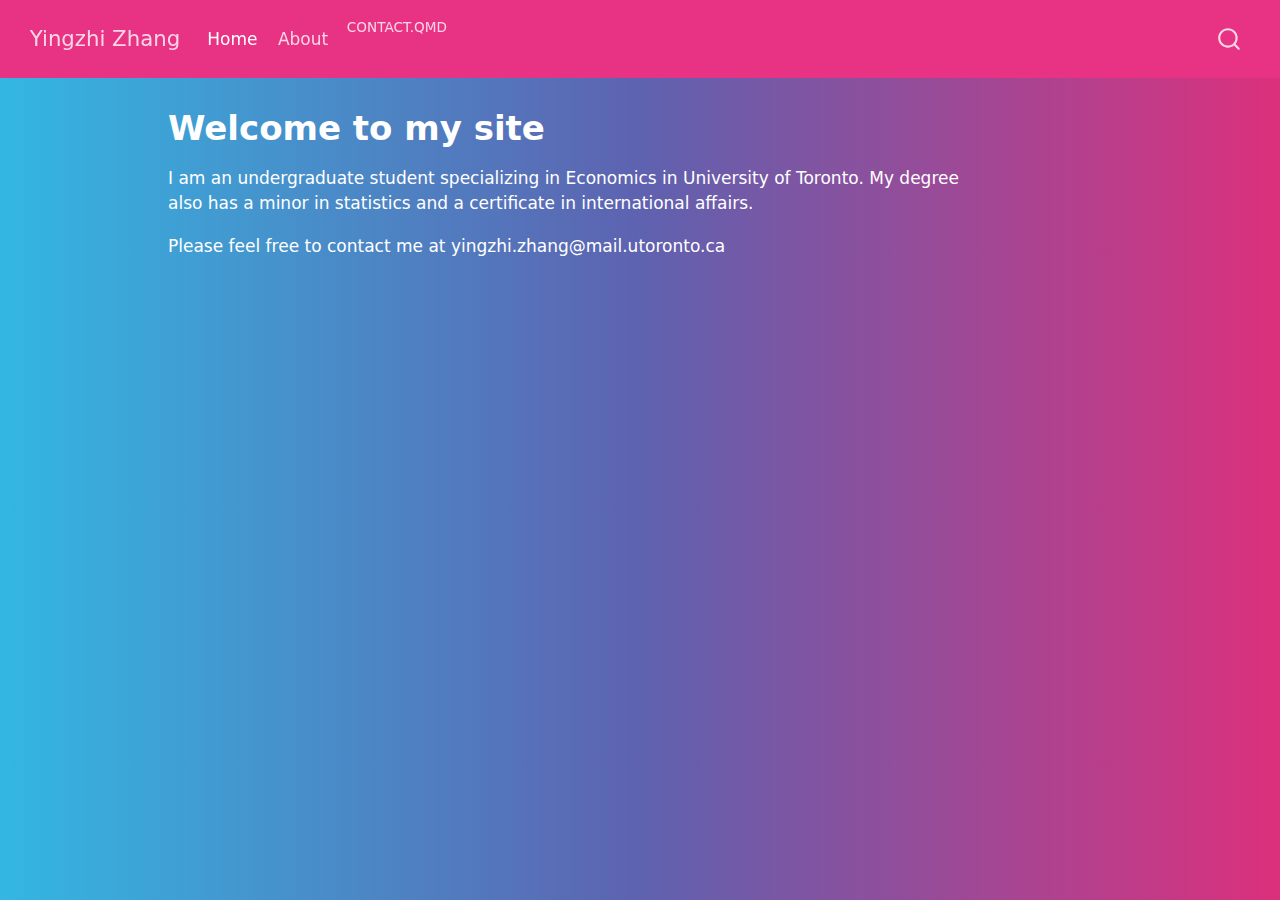
==== docs/index.html @ f3960368 "update first time" ====
<!DOCTYPE html>
<html xmlns="http://www.w3.org/1999/xhtml" lang="en" xml:lang="en"><head>

<meta charset="utf-8">
<meta name="generator" content="quarto-1.4.543">

<meta name="viewport" content="width=device-width, initial-scale=1.0, user-scalable=yes">


<title>Yingzhi Zhang - Welcome to my site</title>
<style>
code{white-space: pre-wrap;}
span.smallcaps{font-variant: small-caps;}
div.columns{display: flex; gap: min(4vw, 1.5em);}
div.column{flex: auto; overflow-x: auto;}
div.hanging-indent{margin-left: 1.5em; text-indent: -1.5em;}
ul.task-list{list-style: none;}
ul.task-list li input[type="checkbox"] {
  width: 0.8em;
  margin: 0 0.8em 0.2em -1em; /* quarto-specific, see https://github.com/quarto-dev/quarto-cli/issues/4556 */ 
  vertical-align: middle;
}
</style>


<script src="site_libs/quarto-nav/quarto-nav.js"></script>
<script src="site_libs/quarto-nav/headroom.min.js"></script>
<script src="site_libs/clipboard/clipboard.min.js"></script>
<script src="site_libs/quarto-search/autocomplete.umd.js"></script>
<script src="site_libs/quarto-search/fuse.min.js"></script>
<script src="site_libs/quarto-search/quarto-search.js"></script>
<meta name="quarto:offset" content="./">
<script src="site_libs/quarto-html/quarto.js"></script>
<script src="site_libs/quarto-html/popper.min.js"></script>
<script src="site_libs/quarto-html/tippy.umd.min.js"></script>
<script src="site_libs/quarto-html/anchor.min.js"></script>
<link href="site_libs/quarto-html/tippy.css" rel="stylesheet">
<link href="site_libs/quarto-html/quarto-syntax-highlighting.css" rel="stylesheet" id="quarto-text-highlighting-styles">
<script src="site_libs/bootstrap/bootstrap.min.js"></script>
<link href="site_libs/bootstrap/bootstrap-icons.css" rel="stylesheet">
<link href="site_libs/bootstrap/bootstrap.min.css" rel="stylesheet" id="quarto-bootstrap" data-mode="light">
<script id="quarto-search-options" type="application/json">{
  "location": "navbar",
  "copy-button": false,
  "collapse-after": 3,
  "panel-placement": "end",
  "type": "overlay",
  "limit": 50,
  "keyboard-shortcut": [
    "f",
    "/",
    "s"
  ],
  "show-item-context": false,
  "language": {
    "search-no-results-text": "No results",
    "search-matching-documents-text": "matching documents",
    "search-copy-link-title": "Copy link to search",
    "search-hide-matches-text": "Hide additional matches",
    "search-more-match-text": "more match in this document",
    "search-more-matches-text": "more matches in this document",
    "search-clear-button-title": "Clear",
    "search-text-placeholder": "",
    "search-detached-cancel-button-title": "Cancel",
    "search-submit-button-title": "Submit",
    "search-label": "Search"
  }
}</script>


<link rel="stylesheet" href="styles.css">
</head>

<body class="nav-fixed">

<div id="quarto-search-results"></div>
  <header id="quarto-header" class="headroom fixed-top">
    <nav class="navbar navbar-expand-lg " data-bs-theme="dark">
      <div class="navbar-container container-fluid">
      <div class="navbar-brand-container mx-auto">
    <a class="navbar-brand" href="./index.html">
    <span class="navbar-title">Yingzhi Zhang</span>
    </a>
  </div>
            <div id="quarto-search" class="" title="Search"></div>
          <button class="navbar-toggler" type="button" data-bs-toggle="collapse" data-bs-target="#navbarCollapse" aria-controls="navbarCollapse" aria-expanded="false" aria-label="Toggle navigation" onclick="if (window.quartoToggleHeadroom) { window.quartoToggleHeadroom(); }">
  <span class="navbar-toggler-icon"></span>
</button>
          <div class="collapse navbar-collapse" id="navbarCollapse">
            <ul class="navbar-nav navbar-nav-scroll me-auto">
  <li class="nav-item">
    <a class="nav-link active" href="./index.html" aria-current="page"> 
<span class="menu-text">Home</span></a>
  </li>  
  <li class="nav-item">
    <a class="nav-link" href="./about.html"> 
<span class="menu-text">About</span></a>
  </li>  
  <li class="dropdown-header">
 <span class="menu-text">contact.qmd</span></li>
</ul>
          </div> <!-- /navcollapse -->
          <div class="quarto-navbar-tools">
</div>
      </div> <!-- /container-fluid -->
    </nav>
</header>
<!-- content -->
<div id="quarto-content" class="quarto-container page-columns page-rows-contents page-layout-article page-navbar">
<!-- sidebar -->
<!-- margin-sidebar -->
    <div id="quarto-margin-sidebar" class="sidebar margin-sidebar">
        
    </div>
<!-- main -->
<main class="content" id="quarto-document-content">

<header id="title-block-header" class="quarto-title-block default">
<div class="quarto-title">
<h1 class="title">Welcome to my site</h1>
</div>



<div class="quarto-title-meta">

    
  
    
  </div>
  


</header>


<p>I am an undergraduate student specializing in Economics in University of Toronto. My degree also has a minor in statistics and a certificate in international affairs.</p>
<p>Please feel free to contact me at yingzhi.zhang@mail.utoronto.ca</p>



</main> <!-- /main -->
<script id="quarto-html-after-body" type="application/javascript">
window.document.addEventListener("DOMContentLoaded", function (event) {
  const toggleBodyColorMode = (bsSheetEl) => {
    const mode = bsSheetEl.getAttribute("data-mode");
    const bodyEl = window.document.querySelector("body");
    if (mode === "dark") {
      bodyEl.classList.add("quarto-dark");
      bodyEl.classList.remove("quarto-light");
    } else {
      bodyEl.classList.add("quarto-light");
      bodyEl.classList.remove("quarto-dark");
    }
  }
  const toggleBodyColorPrimary = () => {
    const bsSheetEl = window.document.querySelector("link#quarto-bootstrap");
    if (bsSheetEl) {
      toggleBodyColorMode(bsSheetEl);
    }
  }
  toggleBodyColorPrimary();  
  const icon = "";
  const anchorJS = new window.AnchorJS();
  anchorJS.options = {
    placement: 'right',
    icon: icon
  };
  anchorJS.add('.anchored');
  const isCodeAnnotation = (el) => {
    for (const clz of el.classList) {
      if (clz.startsWith('code-annotation-')) {                     
        return true;
      }
    }
    return false;
  }
  const clipboard = new window.ClipboardJS('.code-copy-button', {
    text: function(trigger) {
      const codeEl = trigger.previousElementSibling.cloneNode(true);
      for (const childEl of codeEl.children) {
        if (isCodeAnnotation(childEl)) {
          childEl.remove();
        }
      }
      return codeEl.innerText;
    }
  });
  clipboard.on('success', function(e) {
    // button target
    const button = e.trigger;
    // don't keep focus
    button.blur();
    // flash "checked"
    button.classList.add('code-copy-button-checked');
    var currentTitle = button.getAttribute("title");
    button.setAttribute("title", "Copied!");
    let tooltip;
    if (window.bootstrap) {
      button.setAttribute("data-bs-toggle", "tooltip");
      button.setAttribute("data-bs-placement", "left");
      button.setAttribute("data-bs-title", "Copied!");
      tooltip = new bootstrap.Tooltip(button, 
        { trigger: "manual", 
          customClass: "code-copy-button-tooltip",
          offset: [0, -8]});
      tooltip.show();    
    }
    setTimeout(function() {
      if (tooltip) {
        tooltip.hide();
        button.removeAttribute("data-bs-title");
        button.removeAttribute("data-bs-toggle");
        button.removeAttribute("data-bs-placement");
      }
      button.setAttribute("title", currentTitle);
      button.classList.remove('code-copy-button-checked');
    }, 1000);
    // clear code selection
    e.clearSelection();
  });
  function tippyHover(el, contentFn, onTriggerFn, onUntriggerFn) {
    const config = {
      allowHTML: true,
      maxWidth: 500,
      delay: 100,
      arrow: false,
      appendTo: function(el) {
          return el.parentElement;
      },
      interactive: true,
      interactiveBorder: 10,
      theme: 'quarto',
      placement: 'bottom-start',
    };
    if (contentFn) {
      config.content = contentFn;
    }
    if (onTriggerFn) {
      config.onTrigger = onTriggerFn;
    }
    if (onUntriggerFn) {
      config.onUntrigger = onUntriggerFn;
    }
    window.tippy(el, config); 
  }
  const noterefs = window.document.querySelectorAll('a[role="doc-noteref"]');
  for (var i=0; i<noterefs.length; i++) {
    const ref = noterefs[i];
    tippyHover(ref, function() {
      // use id or data attribute instead here
      let href = ref.getAttribute('data-footnote-href') || ref.getAttribute('href');
      try { href = new URL(href).hash; } catch {}
      const id = href.replace(/^#\/?/, "");
      const note = window.document.getElementById(id);
      return note.innerHTML;
    });
  }
  const xrefs = window.document.querySelectorAll('a.quarto-xref');
  const processXRef = (id, note) => {
    // Strip column container classes
    const stripColumnClz = (el) => {
      el.classList.remove("page-full", "page-columns");
      if (el.children) {
        for (const child of el.children) {
          stripColumnClz(child);
        }
      }
    }
    stripColumnClz(note)
    if (id === null || id.startsWith('sec-')) {
      // Special case sections, only their first couple elements
      const container = document.createElement("div");
      if (note.children && note.children.length > 2) {
        container.appendChild(note.children[0].cloneNode(true));
        for (let i = 1; i < note.children.length; i++) {
          const child = note.children[i];
          if (child.tagName === "P" && child.innerText === "") {
            continue;
          } else {
            container.appendChild(child.cloneNode(true));
            break;
          }
        }
        if (window.Quarto?.typesetMath) {
          window.Quarto.typesetMath(container);
        }
        return container.innerHTML
      } else {
        if (window.Quarto?.typesetMath) {
          window.Quarto.typesetMath(note);
        }
        return note.innerHTML;
      }
    } else {
      // Remove any anchor links if they are present
      const anchorLink = note.querySelector('a.anchorjs-link');
      if (anchorLink) {
        anchorLink.remove();
      }
      if (window.Quarto?.typesetMath) {
        window.Quarto.typesetMath(note);
      }
      // TODO in 1.5, we should make sure this works without a callout special case
      if (note.classList.contains("callout")) {
        return note.outerHTML;
      } else {
        return note.innerHTML;
      }
    }
  }
  for (var i=0; i<xrefs.length; i++) {
    const xref = xrefs[i];
    tippyHover(xref, undefined, function(instance) {
      instance.disable();
      let url = xref.getAttribute('href');
      let hash = undefined; 
      if (url.startsWith('#')) {
        hash = url;
      } else {
        try { hash = new URL(url).hash; } catch {}
      }
      if (hash) {
        const id = hash.replace(/^#\/?/, "");
        const note = window.document.getElementById(id);
        if (note !== null) {
          try {
            const html = processXRef(id, note.cloneNode(true));
            instance.setContent(html);
          } finally {
            instance.enable();
            instance.show();
          }
        } else {
          // See if we can fetch this
          fetch(url.split('#')[0])
          .then(res => res.text())
          .then(html => {
            const parser = new DOMParser();
            const htmlDoc = parser.parseFromString(html, "text/html");
            const note = htmlDoc.getElementById(id);
            if (note !== null) {
              const html = processXRef(id, note);
              instance.setContent(html);
            } 
          }).finally(() => {
            instance.enable();
            instance.show();
          });
        }
      } else {
        // See if we can fetch a full url (with no hash to target)
        // This is a special case and we should probably do some content thinning / targeting
        fetch(url)
        .then(res => res.text())
        .then(html => {
          const parser = new DOMParser();
          const htmlDoc = parser.parseFromString(html, "text/html");
          const note = htmlDoc.querySelector('main.content');
          if (note !== null) {
            // This should only happen for chapter cross references
            // (since there is no id in the URL)
            // remove the first header
            if (note.children.length > 0 && note.children[0].tagName === "HEADER") {
              note.children[0].remove();
            }
            const html = processXRef(null, note);
            instance.setContent(html);
          } 
        }).finally(() => {
          instance.enable();
          instance.show();
        });
      }
    }, function(instance) {
    });
  }
      let selectedAnnoteEl;
      const selectorForAnnotation = ( cell, annotation) => {
        let cellAttr = 'data-code-cell="' + cell + '"';
        let lineAttr = 'data-code-annotation="' +  annotation + '"';
        const selector = 'span[' + cellAttr + '][' + lineAttr + ']';
        return selector;
      }
      const selectCodeLines = (annoteEl) => {
        const doc = window.document;
        const targetCell = annoteEl.getAttribute("data-target-cell");
        const targetAnnotation = annoteEl.getAttribute("data-target-annotation");
        const annoteSpan = window.document.querySelector(selectorForAnnotation(targetCell, targetAnnotation));
        const lines = annoteSpan.getAttribute("data-code-lines").split(",");
        const lineIds = lines.map((line) => {
          return targetCell + "-" + line;
        })
        let top = null;
        let height = null;
        let parent = null;
        if (lineIds.length > 0) {
            //compute the position of the single el (top and bottom and make a div)
            const el = window.document.getElementById(lineIds[0]);
            top = el.offsetTop;
            height = el.offsetHeight;
            parent = el.parentElement.parentElement;
          if (lineIds.length > 1) {
            const lastEl = window.document.getElementById(lineIds[lineIds.length - 1]);
            const bottom = lastEl.offsetTop + lastEl.offsetHeight;
            height = bottom - top;
          }
          if (top !== null && height !== null && parent !== null) {
            // cook up a div (if necessary) and position it 
            let div = window.document.getElementById("code-annotation-line-highlight");
            if (div === null) {
              div = window.document.createElement("div");
              div.setAttribute("id", "code-annotation-line-highlight");
              div.style.position = 'absolute';
              parent.appendChild(div);
            }
            div.style.top = top - 2 + "px";
            div.style.height = height + 4 + "px";
            div.style.left = 0;
            let gutterDiv = window.document.getElementById("code-annotation-line-highlight-gutter");
            if (gutterDiv === null) {
              gutterDiv = window.document.createElement("div");
              gutterDiv.setAttribute("id", "code-annotation-line-highlight-gutter");
              gutterDiv.style.position = 'absolute';
              const codeCell = window.document.getElementById(targetCell);
              const gutter = codeCell.querySelector('.code-annotation-gutter');
              gutter.appendChild(gutterDiv);
            }
            gutterDiv.style.top = top - 2 + "px";
            gutterDiv.style.height = height + 4 + "px";
          }
          selectedAnnoteEl = annoteEl;
        }
      };
      const unselectCodeLines = () => {
        const elementsIds = ["code-annotation-line-highlight", "code-annotation-line-highlight-gutter"];
        elementsIds.forEach((elId) => {
          const div = window.document.getElementById(elId);
          if (div) {
            div.remove();
          }
        });
        selectedAnnoteEl = undefined;
      };
        // Handle positioning of the toggle
    window.addEventListener(
      "resize",
      throttle(() => {
        elRect = undefined;
        if (selectedAnnoteEl) {
          selectCodeLines(selectedAnnoteEl);
        }
      }, 10)
    );
    function throttle(fn, ms) {
    let throttle = false;
    let timer;
      return (...args) => {
        if(!throttle) { // first call gets through
            fn.apply(this, args);
            throttle = true;
        } else { // all the others get throttled
            if(timer) clearTimeout(timer); // cancel #2
            timer = setTimeout(() => {
              fn.apply(this, args);
              timer = throttle = false;
            }, ms);
        }
      };
    }
      // Attach click handler to the DT
      const annoteDls = window.document.querySelectorAll('dt[data-target-cell]');
      for (const annoteDlNode of annoteDls) {
        annoteDlNode.addEventListener('click', (event) => {
          const clickedEl = event.target;
          if (clickedEl !== selectedAnnoteEl) {
            unselectCodeLines();
            const activeEl = window.document.querySelector('dt[data-target-cell].code-annotation-active');
            if (activeEl) {
              activeEl.classList.remove('code-annotation-active');
            }
            selectCodeLines(clickedEl);
            clickedEl.classList.add('code-annotation-active');
          } else {
            // Unselect the line
            unselectCodeLines();
            clickedEl.classList.remove('code-annotation-active');
          }
        });
      }
  const findCites = (el) => {
    const parentEl = el.parentElement;
    if (parentEl) {
      const cites = parentEl.dataset.cites;
      if (cites) {
        return {
          el,
          cites: cites.split(' ')
        };
      } else {
        return findCites(el.parentElement)
      }
    } else {
      return undefined;
    }
  };
  var bibliorefs = window.document.querySelectorAll('a[role="doc-biblioref"]');
  for (var i=0; i<bibliorefs.length; i++) {
    const ref = bibliorefs[i];
    const citeInfo = findCites(ref);
    if (citeInfo) {
      tippyHover(citeInfo.el, function() {
        var popup = window.document.createElement('div');
        citeInfo.cites.forEach(function(cite) {
          var citeDiv = window.document.createElement('div');
          citeDiv.classList.add('hanging-indent');
          citeDiv.classList.add('csl-entry');
          var biblioDiv = window.document.getElementById('ref-' + cite);
          if (biblioDiv) {
            citeDiv.innerHTML = biblioDiv.innerHTML;
          }
          popup.appendChild(citeDiv);
        });
        return popup.innerHTML;
      });
    }
  }
});
</script>
</div> <!-- /content -->




</body></html>
---- docs/site_libs/quarto-html/tippy.css ----
.tippy-box[data-animation=fade][data-state=hidden]{opacity:0}[data-tippy-root]{max-width:calc(100vw - 10px)}.tippy-box{position:relative;background-color:#333;color:#fff;border-radius:4px;font-size:14px;line-height:1.4;white-space:normal;outline:0;transition-property:transform,visibility,opacity}.tippy-box[data-placement^=top]>.tippy-arrow{bottom:0}.tippy-box[data-placement^=top]>.tippy-arrow:before{bottom:-7px;left:0;border-width:8px 8px 0;border-top-color:initial;transform-origin:center top}.tippy-box[data-placement^=bottom]>.tippy-arrow{top:0}.tippy-box[data-placement^=bottom]>.tippy-arrow:before{top:-7px;left:0;border-width:0 8px 8px;border-bottom-color:initial;transform-origin:center bottom}.tippy-box[data-placement^=left]>.tippy-arrow{right:0}.tippy-box[data-placement^=left]>.tippy-arrow:before{border-width:8px 0 8px 8px;border-left-color:initial;right:-7px;transform-origin:center left}.tippy-box[data-placement^=right]>.tippy-arrow{left:0}.tippy-box[data-placement^=right]>.tippy-arrow:before{left:-7px;border-width:8px 8px 8px 0;border-right-color:initial;transform-origin:center right}.tippy-box[data-inertia][data-state=visible]{transition-timing-function:cubic-bezier(.54,1.5,.38,1.11)}.tippy-arrow{width:16px;height:16px;color:#333}.tippy-arrow:before{content:"";position:absolute;border-color:transparent;border-style:solid}.tippy-content{position:relative;padding:5px 9px;z-index:1}
---- docs/site_libs/quarto-html/quarto-syntax-highlighting.css ----
/* quarto syntax highlight colors */
:root {
  --quarto-hl-ot-color: #003B4F;
  --quarto-hl-at-color: #657422;
  --quarto-hl-ss-color: #20794D;
  --quarto-hl-an-color: #5E5E5E;
  --quarto-hl-fu-color: #4758AB;
  --quarto-hl-st-color: #20794D;
  --quarto-hl-cf-color: #003B4F;
  --quarto-hl-op-color: #5E5E5E;
  --quarto-hl-er-color: #AD0000;
  --quarto-hl-bn-color: #AD0000;
  --quarto-hl-al-color: #AD0000;
  --quarto-hl-va-color: #111111;
  --quarto-hl-bu-color: inherit;
  --quarto-hl-ex-color: inherit;
  --quarto-hl-pp-color: #AD0000;
  --quarto-hl-in-color: #5E5E5E;
  --quarto-hl-vs-color: #20794D;
  --quarto-hl-wa-color: #5E5E5E;
  --quarto-hl-do-color: #5E5E5E;
  --quarto-hl-im-color: #00769E;
  --quarto-hl-ch-color: #20794D;
  --quarto-hl-dt-color: #AD0000;
  --quarto-hl-fl-color: #AD0000;
  --quarto-hl-co-color: #5E5E5E;
  --quarto-hl-cv-color: #5E5E5E;
  --quarto-hl-cn-color: #8f5902;
  --quarto-hl-sc-color: #5E5E5E;
  --quarto-hl-dv-color: #AD0000;
  --quarto-hl-kw-color: #003B4F;
}

/* other quarto variables */
:root {
  --quarto-font-monospace: SFMono-Regular, Menlo, Monaco, Consolas, "Liberation Mono", "Courier New", monospace;
}

pre > code.sourceCode > span {
  color: #003B4F;
}

code span {
  color: #003B4F;
}

code.sourceCode > span {
  color: #003B4F;
}

div.sourceCode,
div.sourceCode pre.sourceCode {
  color: #003B4F;
}

code span.ot {
  color: #003B4F;
  font-style: inherit;
}

code span.at {
  color: #657422;
  font-style: inherit;
}

code span.ss {
  color: #20794D;
  font-style: inherit;
}

code span.an {
  color: #5E5E5E;
  font-style: inherit;
}

code span.fu {
  color: #4758AB;
  font-style: inherit;
}

code span.st {
  color: #20794D;
  font-style: inherit;
}

code span.cf {
  color: #003B4F;
  font-style: inherit;
}

code span.op {
  color: #5E5E5E;
  font-style: inherit;
}

code span.er {
  color: #AD0000;
  font-style: inherit;
}

code span.bn {
  color: #AD0000;
  font-style: inherit;
}

code span.al {
  color: #AD0000;
  font-style: inherit;
}

code span.va {
  color: #111111;
  font-style: inherit;
}

code span.bu {
  font-style: inherit;
}

code span.ex {
  font-style: inherit;
}

code span.pp {
  color: #AD0000;
  font-style: inherit;
}

code span.in {
  color: #5E5E5E;
  font-style: inherit;
}

code span.vs {
  color: #20794D;
  font-style: inherit;
}

code span.wa {
  color: #5E5E5E;
  font-style: italic;
}

code span.do {
  color: #5E5E5E;
  font-style: italic;
}

code span.im {
  color: #00769E;
  font-style: inherit;
}

code span.ch {
  color: #20794D;
  font-style: inherit;
}

code span.dt {
  color: #AD0000;
  font-style: inherit;
}

code span.fl {
  color: #AD0000;
  font-style: inherit;
}

code span.co {
  color: #5E5E5E;
  font-style: inherit;
}

code span.cv {
  color: #5E5E5E;
  font-style: italic;
}

code span.cn {
  color: #8f5902;
  font-style: inherit;
}

code span.sc {
  color: #5E5E5E;
  font-style: inherit;
}

code span.dv {
  color: #AD0000;
  font-style: inherit;
}

code span.kw {
  color: #003B4F;
  font-style: inherit;
}

.prevent-inlining {
  content: "</";
}

/*# sourceMappingURL=debc5d5d77c3f9108843748ff7464032.css.map */
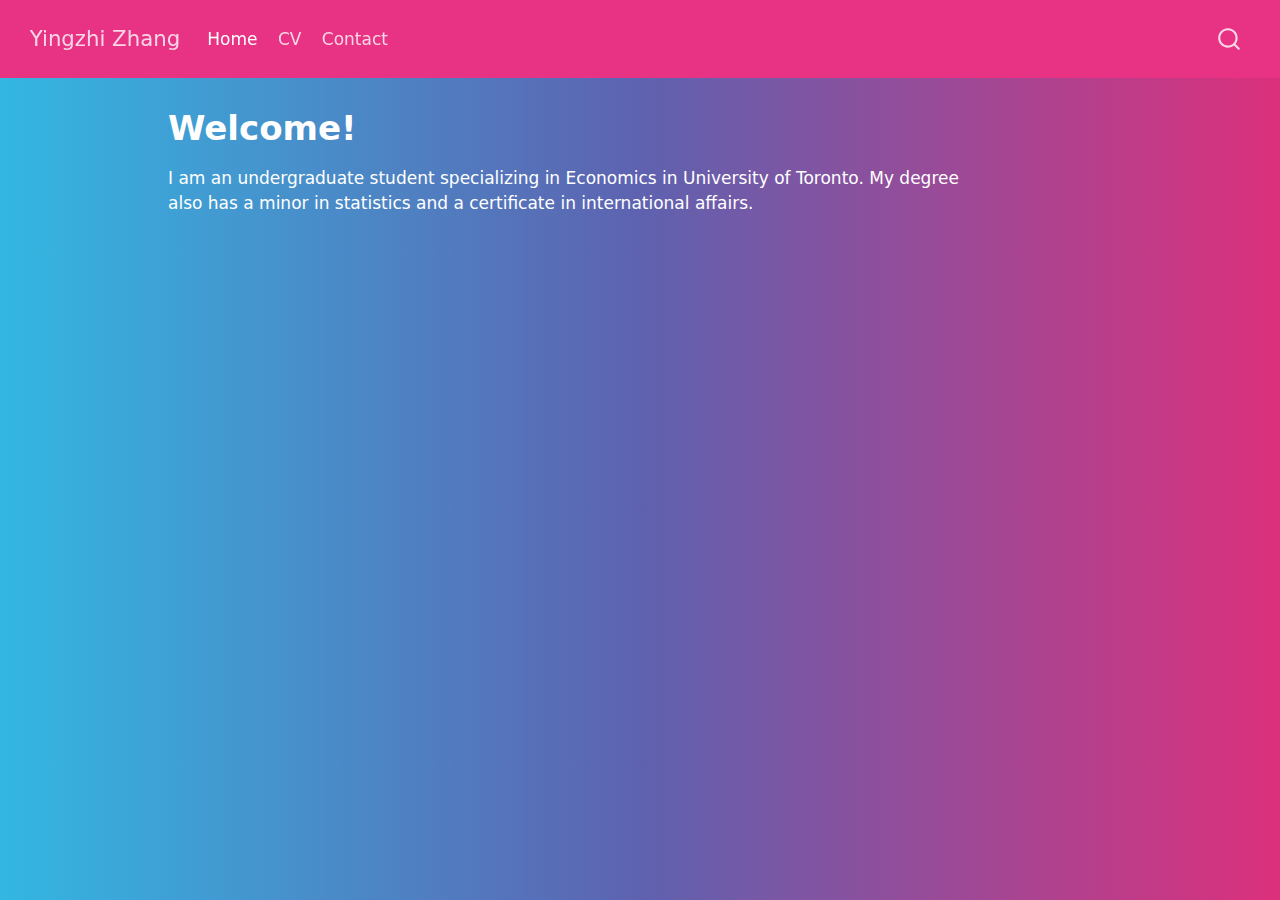
==== commit 2a229bb7: "index update" ====
--- a/docs/index.html
+++ b/docs/index.html
@@ -7,7 +7,7 @@
 <meta name="viewport" content="width=device-width, initial-scale=1.0, user-scalable=yes">
 
 
-<title>Yingzhi Zhang - Welcome to my site</title>
+<title>Yingzhi Zhang - Welcome!</title>
 <style>
 code{white-space: pre-wrap;}
 span.smallcaps{font-variant: small-caps;}
@@ -93,11 +93,13 @@
 <span class="menu-text">Home</span></a>
   </li>  
   <li class="nav-item">
-    <a class="nav-link" href="./about.html"> 
-<span class="menu-text">About</span></a>
+    <a class="nav-link" href="./CV.html"> 
+<span class="menu-text">CV</span></a>
   </li>  
-  <li class="dropdown-header">
- <span class="menu-text">contact.qmd</span></li>
+  <li class="nav-item">
+    <a class="nav-link" href="./contact.html"> 
+<span class="menu-text">Contact</span></a>
+  </li>  
 </ul>
           </div> <!-- /navcollapse -->
           <div class="quarto-navbar-tools">
@@ -117,7 +119,7 @@
 
 <header id="title-block-header" class="quarto-title-block default">
 <div class="quarto-title">
-<h1 class="title">Welcome to my site</h1>
+<h1 class="title">Welcome!</h1>
 </div>
 
 
@@ -135,7 +137,6 @@
 
 
 <p>I am an undergraduate student specializing in Economics in University of Toronto. My degree also has a minor in statistics and a certificate in international affairs.</p>
-<p>Please feel free to contact me at yingzhi.zhang@mail.utoronto.ca</p>
 
 
 
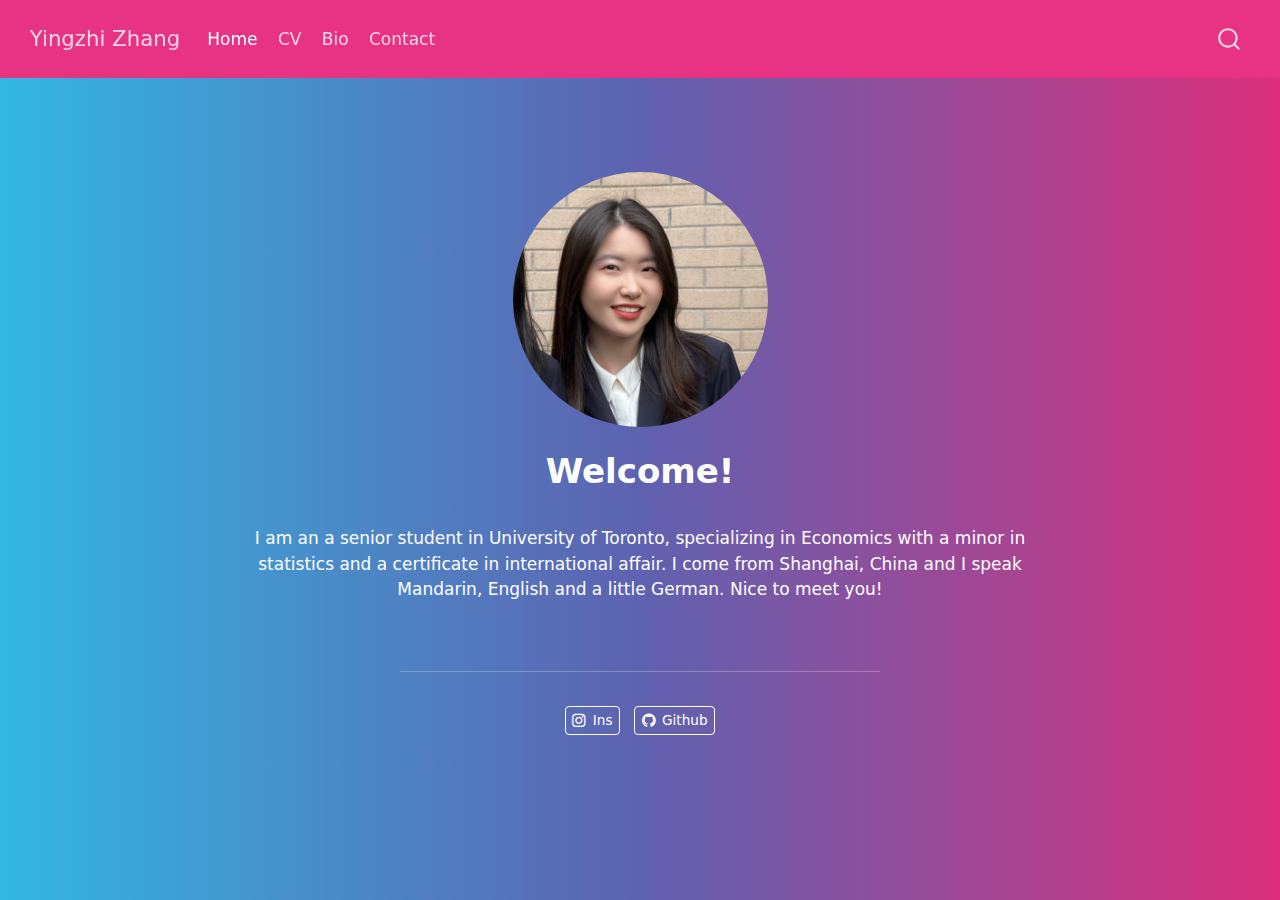
==== commit 61389aae: "finalizing" ====
--- a/docs/index.html
+++ b/docs/index.html
@@ -33,7 +33,6 @@
 <script src="site_libs/quarto-html/quarto.js"></script>
 <script src="site_libs/quarto-html/popper.min.js"></script>
 <script src="site_libs/quarto-html/tippy.umd.min.js"></script>
-<script src="site_libs/quarto-html/anchor.min.js"></script>
 <link href="site_libs/quarto-html/tippy.css" rel="stylesheet">
 <link href="site_libs/quarto-html/quarto-syntax-highlighting.css" rel="stylesheet" id="quarto-text-highlighting-styles">
 <script src="site_libs/bootstrap/bootstrap.min.js"></script>
@@ -71,7 +70,7 @@
 <link rel="stylesheet" href="styles.css">
 </head>
 
-<body class="nav-fixed">
+<body class="nav-fixed fullcontent">
 
 <div id="quarto-search-results"></div>
   <header id="quarto-header" class="headroom fixed-top">
@@ -93,8 +92,12 @@
 <span class="menu-text">Home</span></a>
   </li>  
   <li class="nav-item">
-    <a class="nav-link" href="./CV.html"> 
+    <a class="nav-link" href="./cv/index.html"> 
 <span class="menu-text">CV</span></a>
+  </li>  
+  <li class="nav-item">
+    <a class="nav-link" href="./bio/index.html"> 
+<span class="menu-text">Bio</span></a>
   </li>  
   <li class="nav-item">
     <a class="nav-link" href="./contact.html"> 
@@ -111,36 +114,35 @@
 <div id="quarto-content" class="quarto-container page-columns page-rows-contents page-layout-article page-navbar">
 <!-- sidebar -->
 <!-- margin-sidebar -->
-    <div id="quarto-margin-sidebar" class="sidebar margin-sidebar">
-        
-    </div>
+    
 <!-- main -->
-<main class="content" id="quarto-document-content">
-
-<header id="title-block-header" class="quarto-title-block default">
+<div class="quarto-about-jolla content">
+  <img src="profile.jpg" class="about-image
+  round " style="height: 15em; width: 15em;">
+ <header id="title-block-header" class="quarto-title-block default">
 <div class="quarto-title">
 <h1 class="title">Welcome!</h1>
 </div>
-
-
-
 <div class="quarto-title-meta">
-
-    
-  
-    
   </div>
-  
-
-
-</header>
-
-
-<p>I am an undergraduate student specializing in Economics in University of Toronto. My degree also has a minor in statistics and a certificate in international affairs.</p>
-
-
-
-</main> <!-- /main -->
+</header><main class="content" id="quarto-document-content">
+<p>I am an a senior student in University of Toronto, specializing in Economics with a minor in statistics and a certificate in international affair. I come from Shanghai, China and I speak Mandarin, English and a little German. Nice to meet you!</p>
+
+
+</main> 
+  <hr class="about-sep">
+   <div class="about-links">
+  <a href="https://www.instagram.com/melissa_yingzhi/" class="about-link" rel="" target="">
+    <i class="bi bi-instagram"></i>
+     <span class="about-link-text">Ins</span>
+  </a>
+  <a href="https://github.com/melissazhangyz" class="about-link" rel="" target="">
+    <i class="bi bi-github"></i>
+     <span class="about-link-text">Github</span>
+  </a>
+</div>
+</div>
+ <!-- /main -->
 <script id="quarto-html-after-body" type="application/javascript">
 window.document.addEventListener("DOMContentLoaded", function (event) {
   const toggleBodyColorMode = (bsSheetEl) => {
@@ -161,13 +163,6 @@
     }
   }
   toggleBodyColorPrimary();  
-  const icon = "";
-  const anchorJS = new window.AnchorJS();
-  anchorJS.options = {
-    placement: 'right',
-    icon: icon
-  };
-  anchorJS.add('.anchored');
   const isCodeAnnotation = (el) => {
     for (const clz of el.classList) {
       if (clz.startsWith('code-annotation-')) {                     
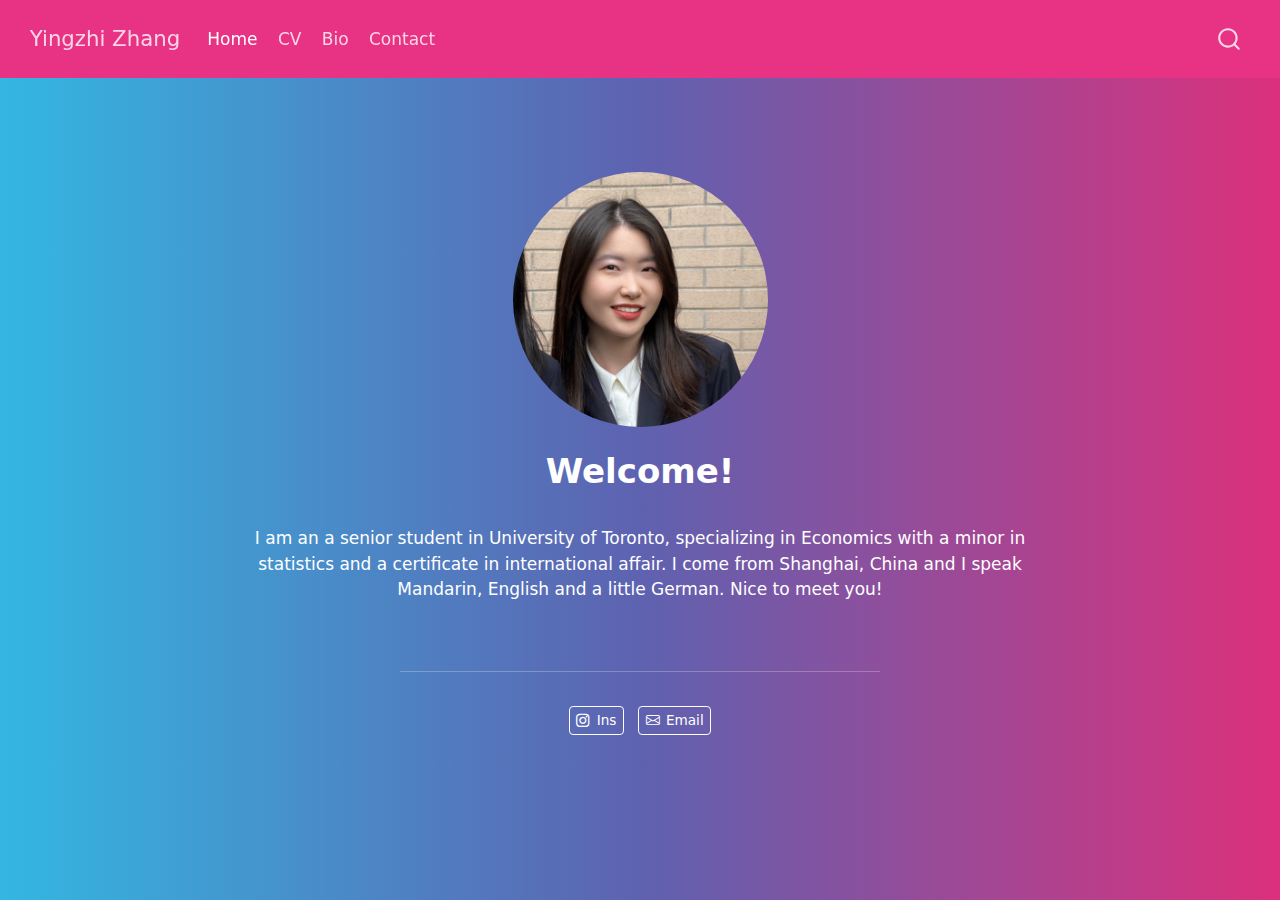
==== commit 7d5db65e: "finalizing" ====
--- a/docs/index.html
+++ b/docs/index.html
@@ -136,9 +136,9 @@
     <i class="bi bi-instagram"></i>
      <span class="about-link-text">Ins</span>
   </a>
-  <a href="https://github.com/melissazhangyz" class="about-link" rel="" target="">
-    <i class="bi bi-github"></i>
-     <span class="about-link-text">Github</span>
+  <a href="mailto:yingzhi.zhang@mail.utoronto.ca" class="about-link" rel="" target="">
+    <i class="bi bi-envelope"></i>
+     <span class="about-link-text">Email</span>
   </a>
 </div>
 </div>
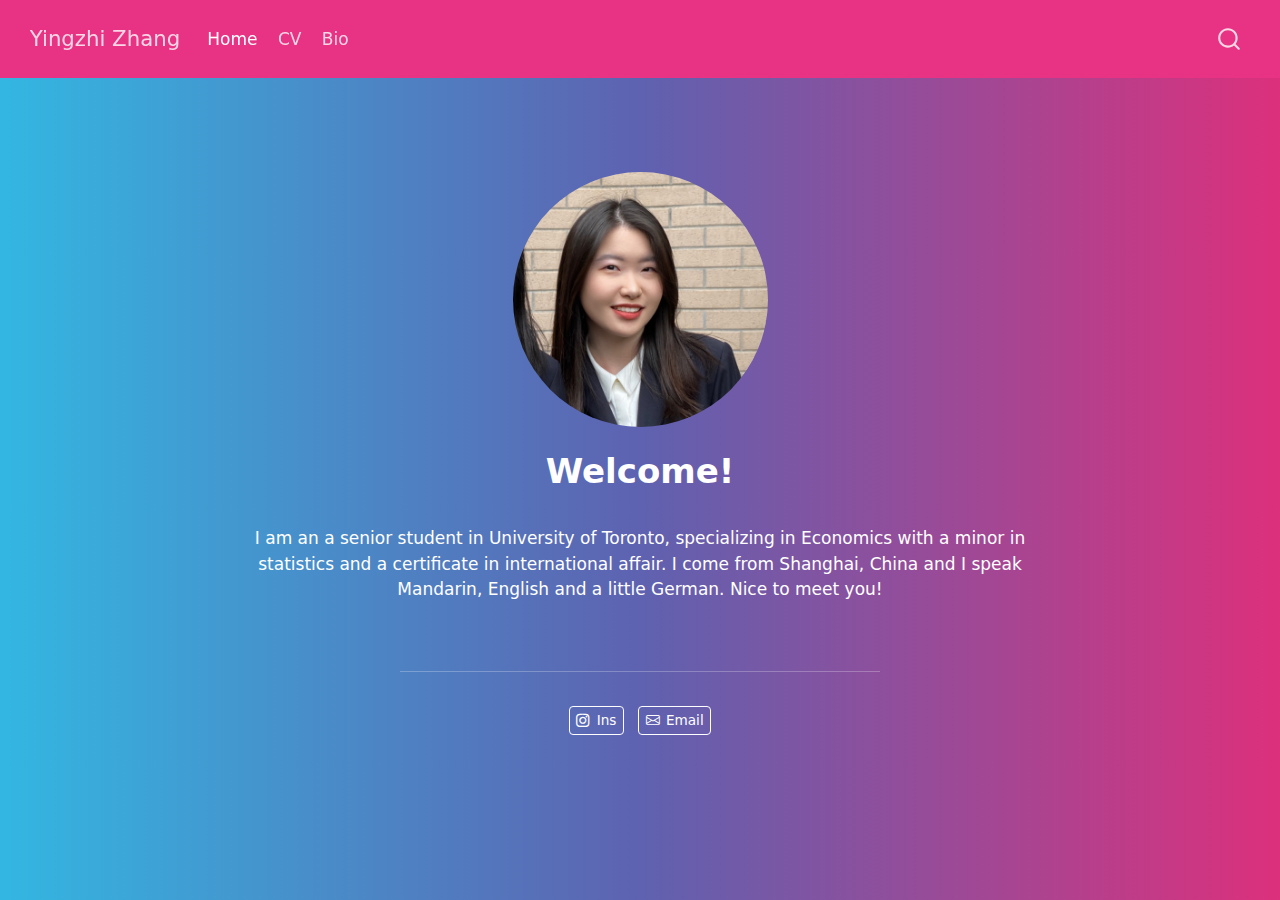
==== commit 84c658e5: "update on contact" ====
--- a/docs/index.html
+++ b/docs/index.html
@@ -99,10 +99,6 @@
     <a class="nav-link" href="./bio/index.html"> 
 <span class="menu-text">Bio</span></a>
   </li>  
-  <li class="nav-item">
-    <a class="nav-link" href="./contact.html"> 
-<span class="menu-text">Contact</span></a>
-  </li>  
 </ul>
           </div> <!-- /navcollapse -->
           <div class="quarto-navbar-tools">
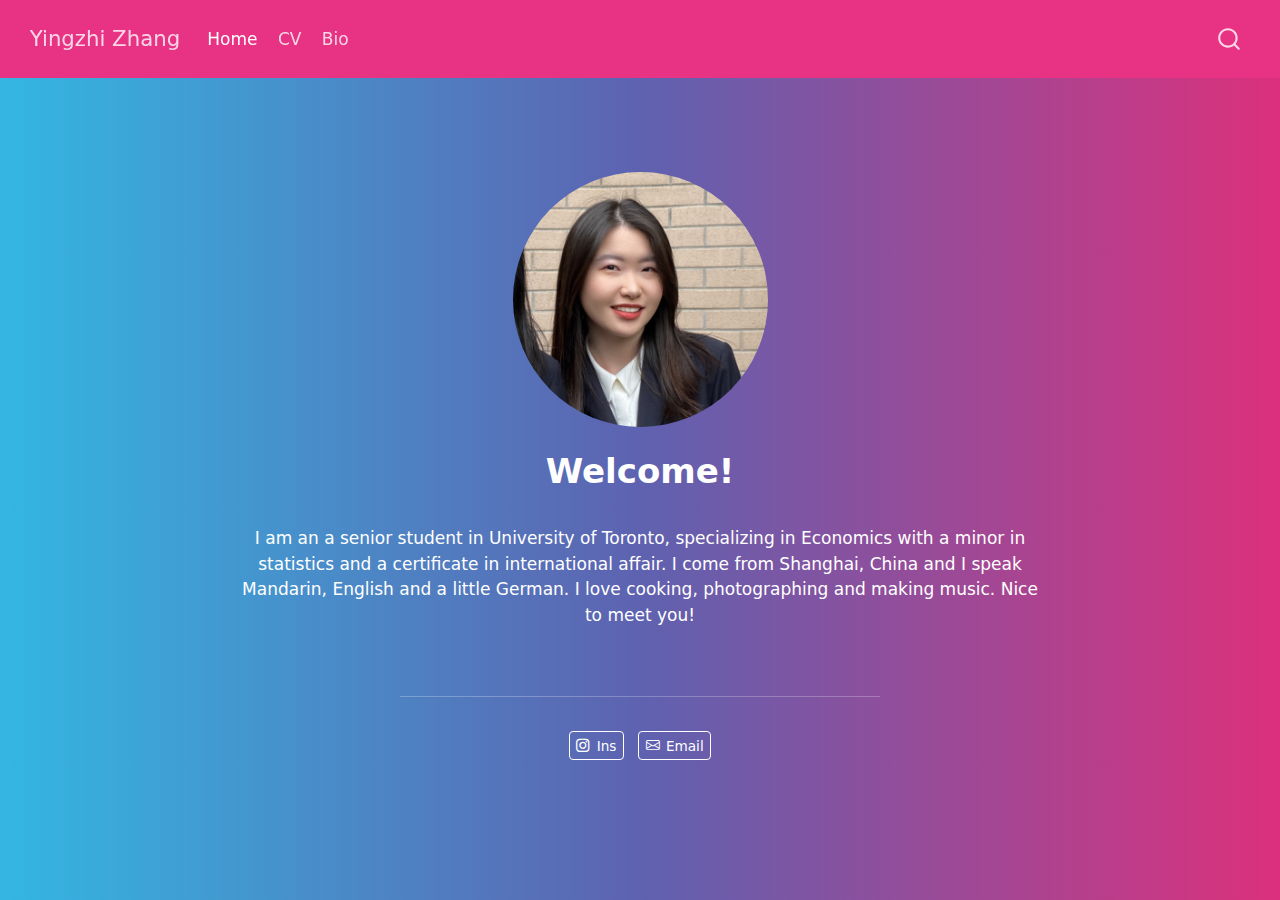
==== commit cbccb8ef: "update finalizing" ====
--- a/docs/index.html
+++ b/docs/index.html
@@ -122,7 +122,7 @@
 <div class="quarto-title-meta">
   </div>
 </header><main class="content" id="quarto-document-content">
-<p>I am an a senior student in University of Toronto, specializing in Economics with a minor in statistics and a certificate in international affair. I come from Shanghai, China and I speak Mandarin, English and a little German. Nice to meet you!</p>
+<p>I am an a senior student in University of Toronto, specializing in Economics with a minor in statistics and a certificate in international affair. I come from Shanghai, China and I speak Mandarin, English and a little German. I love cooking, photographing and making music. Nice to meet you!</p>
 
 
 </main> 
